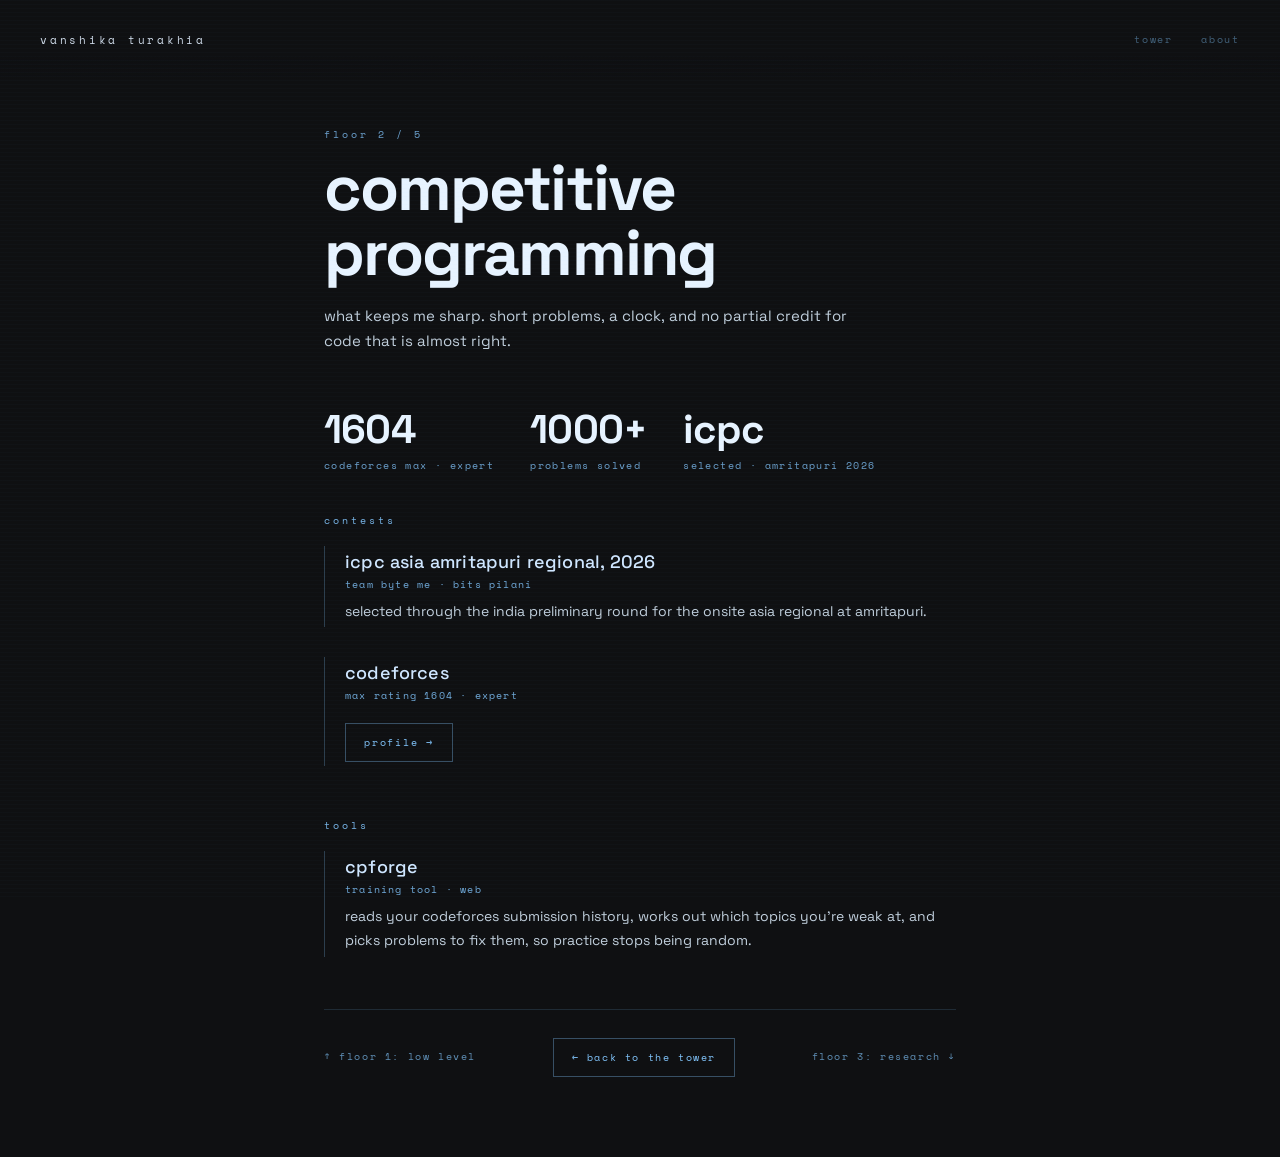
==== competitive-programming.html @ 78126a9b "Turn the tower into five domain floors, each with its own page The tower's six project cards become " ====
<!DOCTYPE html>
<html lang="en">
<head>
<meta charset="UTF-8"/>
<meta name="viewport" content="width=device-width, initial-scale=1.0"/>
<title>competitive programming · vanshika turakhia</title>
<meta name="description" content="Vanshika Turakhia: ICPC 2026 Asia regionalist (Amritapuri), Codeforces Expert with a max rating of 1604, 1000+ problems solved."/>
<link rel="icon" type="image/svg+xml" href="data:image/svg+xml,%3Csvg xmlns='http://www.w3.org/2000/svg' viewBox='0 0 64 64'%3E%3Crect width='64' height='64' rx='9' fill='%230f1012'/%3E%3Cpath d='M10 13h11l11 30 11-30h11L38 52H26Z' fill='%2383c7ff'/%3E%3C/svg%3E"/>
<link href="https://fonts.googleapis.com/css2?family=Space+Grotesk:wght@300;400;500;700&family=Space+Mono:wght@400;700&display=swap" rel="stylesheet"/>
<link rel="stylesheet" href="domain.css"/>
</head>
<body>
<nav>
  <a id="nav-name" href="index.html">Vanshika Turakhia</a>
  <div id="nav-links">
    <a class="nav-link" href="index.html#competitive-programming">Tower</a>
    <a class="nav-link" href="index.html#about">About</a>
  </div>
</nav>
<main>
  <div class="kicker">Floor 2 / 5</div>
  <h1>Competitive programming</h1>
  <p class="intro">What keeps me sharp. Short problems, a clock, and no partial credit for code that is almost right.</p>

  <div class="stat-row">
    <div class="stat"><div class="num">1604</div><div class="lbl">Codeforces max · Expert</div></div>
    <div class="stat"><div class="num">1000+</div><div class="lbl">Problems solved</div></div>
    <div class="stat"><div class="num">ICPC</div><div class="lbl">Selected · Amritapuri 2026</div></div>
  </div>

  <section class="section">
    <div class="label">Contests</div>
    <div class="item">
      <h3>ICPC Asia Amritapuri regional, 2026</h3>
      <div class="meta">Team byte me · BITS Pilani</div>
      <p>Selected through the India preliminary round for the onsite Asia regional at Amritapuri.</p>
    </div>
    <div class="item">
      <h3>Codeforces</h3>
      <div class="meta">Max rating 1604 · Expert</div>
      <a class="link" href="https://codeforces.com/profile/vanshicuh" target="_blank" rel="noopener">Profile &rarr;</a>
    </div>
  </section>

  <section class="section">
    <div class="label">Tools</div>
    <div class="item">
      <h3>CPForge</h3>
      <div class="meta">Training tool · web</div>
      <p>Reads your Codeforces submission history, works out which topics you're weak at, and picks problems to fix them, so practice stops being random.</p>
    </div>
  </section>

  <footer class="floors">
    <a href="low-level.html">&uarr; Floor 1: low level</a>
    <a class="back" href="index.html#competitive-programming">&larr; Back to the tower</a>
    <a href="research.html">Floor 3: research &darr;</a>
  </footer>
</main>
</body>
</html>
---- domain.css ----
/* Shared style for the five floor pages (low-level, competitive-programming,
   research, security, electronics). Same colours and type as the tower. */
*{margin:0;padding:0;box-sizing:border-box}
*,*::before,*::after{text-transform:lowercase}
html,body{background:#0f1012}
body{font-family:"Space Grotesk",sans-serif;color:rgba(218,233,248,0.88);min-height:100vh}
/* faint scanlines, like the tower's crt overlay */
body::before{content:"";position:fixed;inset:0;pointer-events:none;z-index:20;background:repeating-linear-gradient(0deg,transparent,transparent 3px,rgba(131,199,255,0.018) 3px,rgba(131,199,255,0.018) 4px)}
nav{position:sticky;top:0;z-index:10;display:flex;align-items:center;justify-content:space-between;padding:28px 40px;font-family:"Space Mono",monospace;background:linear-gradient(180deg,#0f1012 70%,rgba(15,16,18,0))}
#nav-name{font-size:11px;letter-spacing:.25em;color:rgba(226,240,255,0.9);text-decoration:none}
#nav-links{display:flex;gap:28px}
.nav-link{font-size:10px;letter-spacing:.18em;color:rgba(131,199,255,0.45);text-decoration:none;padding:4px 0;transition:color .2s}
.nav-link:hover{color:#83c7ff}
main{width:min(680px,100%);margin:0 auto;padding:48px 24px 80px}
.kicker{font-family:"Space Mono",monospace;font-size:10px;letter-spacing:.3em;color:rgba(131,199,255,0.8);margin-bottom:14px}
h1{font-size:clamp(40px,8vw,64px);font-weight:700;letter-spacing:-.03em;line-height:1.02;color:#e7f3ff;margin-bottom:16px}
.intro{font-size:15px;line-height:1.7;margin-bottom:56px;max-width:540px}
.section{margin-bottom:52px}
.label{font-family:"Space Mono",monospace;font-size:10px;letter-spacing:.3em;color:rgba(131,199,255,0.92);margin-bottom:18px}
.item{border-left:1px solid rgba(131,199,255,0.25);padding:4px 0 4px 20px;margin-bottom:30px}
.item h3{font-size:18px;font-weight:500;color:#cfe6ff;margin-bottom:4px;letter-spacing:.01em}
.item .meta{font-family:"Space Mono",monospace;font-size:10px;letter-spacing:.12em;color:rgba(131,199,255,0.85);margin-bottom:8px}
.item p{font-size:14px;line-height:1.7}
.item .tech{font-family:"Space Mono",monospace;font-size:10px;letter-spacing:.06em;line-height:1.9;color:rgba(131,199,255,0.6);margin-top:10px}
.link{display:inline-block;margin-top:12px;font-family:"Space Mono",monospace;font-size:10px;letter-spacing:.18em;color:#83c7ff;text-decoration:none;padding:11px 18px;border:1px solid rgba(131,199,255,0.35);transition:background .2s,border-color .2s,transform .2s}
.link:hover{background:rgba(131,199,255,0.08);border-color:rgba(131,199,255,0.7);transform:translateY(-3px)}
.stat-row{display:flex;gap:36px;flex-wrap:wrap;margin-bottom:40px}
.stat .num{font-size:40px;font-weight:700;color:#e7f3ff;letter-spacing:-.02em;line-height:1}
.stat .lbl{font-family:"Space Mono",monospace;font-size:10px;letter-spacing:.14em;color:rgba(131,199,255,0.8);margin-top:8px}
/* bottom of the page: neighbouring floors and the way back up */
.floors{border-top:1px solid rgba(131,199,255,0.15);padding-top:28px;display:flex;justify-content:space-between;gap:16px;flex-wrap:wrap}
.floors a{font-family:"Space Mono",monospace;font-size:10px;letter-spacing:.16em;color:rgba(131,199,255,0.7);text-decoration:none;padding:11px 0}
.floors a:hover{color:#83c7ff}
.floors .back{color:#83c7ff;border:1px solid rgba(131,199,255,0.35);padding:11px 18px}
@keyframes rise{from{opacity:0;transform:translateY(10px)}to{opacity:1;transform:none}}
main>*{animation:rise .45s both}
main>*:nth-child(2){animation-delay:.05s}main>*:nth-child(3){animation-delay:.1s}main>*:nth-child(n+4){animation-delay:.15s}
@media (prefers-reduced-motion:reduce){main>*{animation:none}.link:hover{transform:none}}
@media (max-width:600px){nav{padding:20px}#nav-links{gap:16px}main{padding:28px 20px 60px}.stat-row{gap:28px}.floors{flex-direction:column;gap:4px}.floors .back{align-self:flex-start;margin-top:8px}}
@media (pointer:coarse){.nav-link,.link,.floors a{min-height:44px;display:inline-flex;align-items:center}}
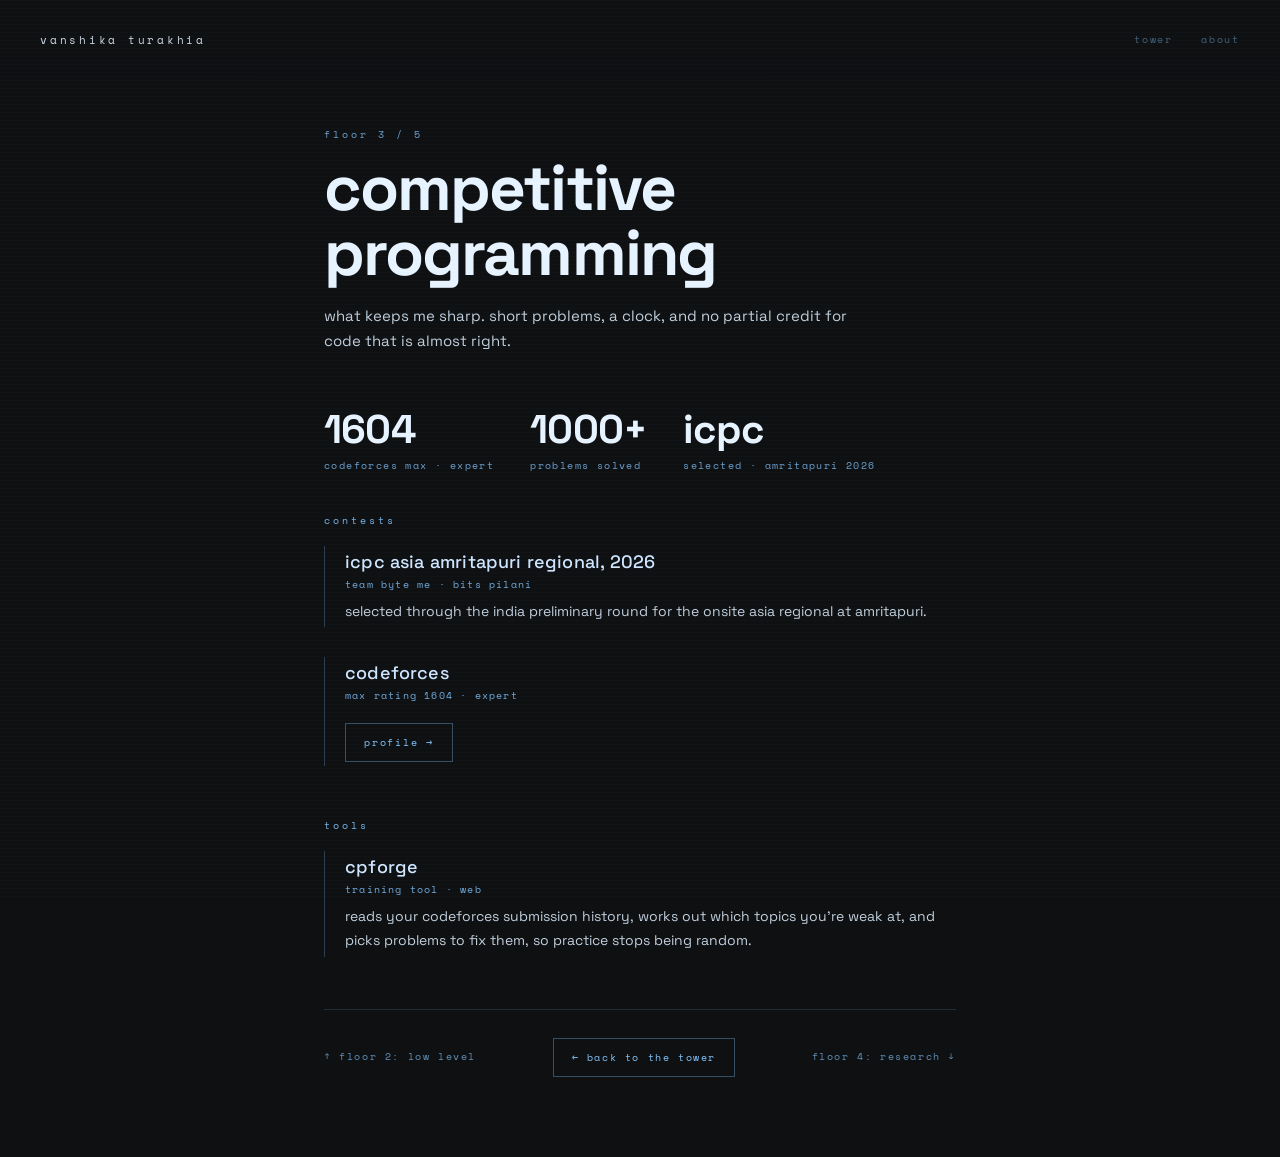
==== commit 41af70fb: "Put hardware on the top floor and smooth the card-to-page transition Electronics & hardware is now f" ====
--- a/competitive-programming.html
+++ b/competitive-programming.html
@@ -3,6 +3,9 @@
 <head>
 <meta charset="UTF-8"/>
 <meta name="viewport" content="width=device-width, initial-scale=1.0"/>
+<meta name="color-scheme" content="dark"/>
+<!-- dark from the very first paint, before domain.css arrives -->
+<style>html,body{background:#0f1012}</style>
 <title>competitive programming · vanshika turakhia</title>
 <meta name="description" content="Vanshika Turakhia: ICPC 2026 Asia regionalist (Amritapuri), Codeforces Expert with a max rating of 1604, 1000+ problems solved."/>
 <link rel="icon" type="image/svg+xml" href="data:image/svg+xml,%3Csvg xmlns='http://www.w3.org/2000/svg' viewBox='0 0 64 64'%3E%3Crect width='64' height='64' rx='9' fill='%230f1012'/%3E%3Cpath d='M10 13h11l11 30 11-30h11L38 52H26Z' fill='%2383c7ff'/%3E%3C/svg%3E"/>
@@ -18,7 +21,7 @@
   </div>
 </nav>
 <main>
-  <div class="kicker">Floor 2 / 5</div>
+  <div class="kicker">Floor 3 / 5</div>
   <h1>Competitive programming</h1>
   <p class="intro">What keeps me sharp. Short problems, a clock, and no partial credit for code that is almost right.</p>
 
@@ -52,9 +55,9 @@
   </section>
 
   <footer class="floors">
-    <a href="low-level.html">&uarr; Floor 1: low level</a>
+    <a href="low-level.html">&uarr; Floor 2: low level</a>
     <a class="back" href="index.html#competitive-programming">&larr; Back to the tower</a>
-    <a href="research.html">Floor 3: research &darr;</a>
+    <a href="research.html">Floor 4: research &darr;</a>
   </footer>
 </main>
 </body>
--- a/domain.css
+++ b/domain.css
@@ -3,6 +3,9 @@
 *{margin:0;padding:0;box-sizing:border-box}
 *,*::before,*::after{text-transform:lowercase}
 html,body{background:#0f1012}
+/* Browsers that support it crossfade between the tower and the floor pages. */
+@view-transition{navigation:auto}
+::view-transition-old(root),::view-transition-new(root){animation-duration:.35s}
 body{font-family:"Space Grotesk",sans-serif;color:rgba(218,233,248,0.88);min-height:100vh}
 /* faint scanlines, like the tower's crt overlay */
 body::before{content:"";position:fixed;inset:0;pointer-events:none;z-index:20;background:repeating-linear-gradient(0deg,transparent,transparent 3px,rgba(131,199,255,0.018) 3px,rgba(131,199,255,0.018) 4px)}
